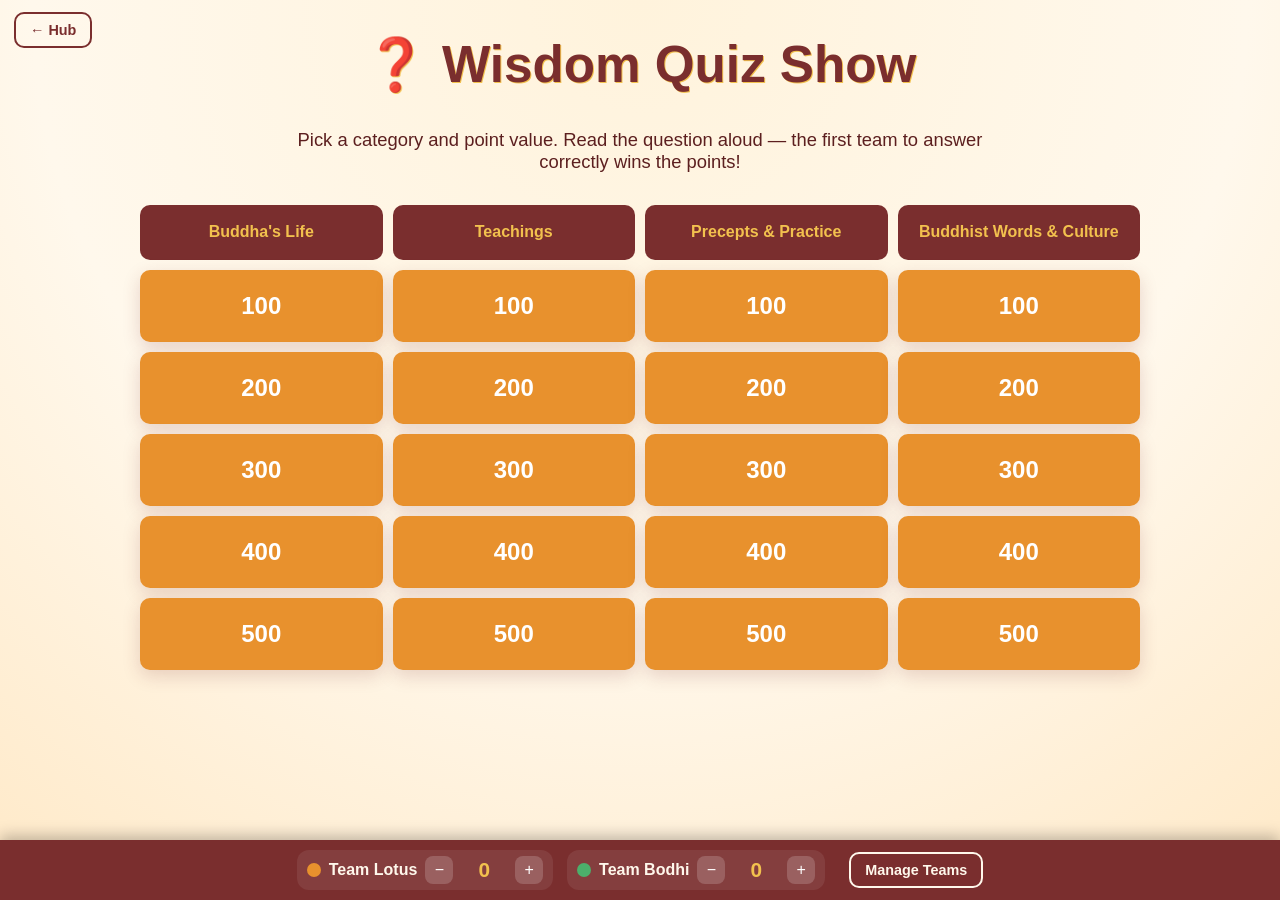
==== quiz.html @ 96e1d33b "Add offline browser-based Buddhism class game hub Five shared-screen games for a weekly 30-40min cla" ====
<!DOCTYPE html>
<html lang="en">
<head>
<meta charset="UTF-8" />
<meta name="viewport" content="width=device-width, initial-scale=1.0" />
<title>Wisdom Quiz Show</title>
<link rel="stylesheet" href="styles.css" />
<style>
  .board {
    display: grid;
    grid-template-columns: repeat(4, 1fr);
    gap: 10px;
    width: 100%;
    max-width: 1000px;
    margin-top: 10px;
  }
  .cat-header {
    background: var(--maroon);
    color: var(--gold);
    font-weight: 800;
    text-align: center;
    padding: 12px 6px;
    border-radius: 10px;
    font-size: 1rem;
    min-height: 3.4em;
    display: flex; align-items: center; justify-content: center;
  }
  .cell {
    background: var(--saffron);
    color: white;
    font-weight: 900;
    font-size: 1.5rem;
    text-align: center;
    padding: 22px 6px;
    border-radius: 10px;
    cursor: pointer;
    box-shadow: var(--shadow);
  }
  .cell:hover { background: var(--saffron-dark); transform: translateY(-2px); }
  .cell.used { background: #d8c9b3; color: #d8c9b3; cursor: default; box-shadow: none; }
  .cell.used:hover { transform: none; }

  .modal-overlay {
    display: none;
    position: fixed; inset: 0;
    background: rgba(58, 36, 22, 0.75);
    align-items: center; justify-content: center;
    z-index: 100;
    padding: 20px;
  }
  .modal-overlay.open { display: flex; }
  .modal {
    background: var(--cream);
    border-radius: var(--radius);
    padding: 34px;
    max-width: 720px;
    width: 100%;
    text-align: center;
    box-shadow: 0 10px 40px rgba(0,0,0,0.4);
  }
  .modal .pts { font-size: 1.1rem; color: var(--maroon-dark); font-weight: 700; margin-bottom: 6px; }
  .modal .question { font-size: 1.6rem; color: var(--ink); margin: 14px 0 20px; }
  .modal .answer { font-size: 1.3rem; color: var(--green-ok); font-weight: 700; min-height: 1.6em; margin-bottom: 20px; display:none; }
  .modal .answer.shown { display: block; }
  .award-row { display: flex; flex-wrap: wrap; gap: 10px; justify-content: center; margin-top: 10px; }
</style>
</head>
<body>
<div class="top-nav"><a href="index.html" class="btn ghost small">&larr; Hub</a></div>
<div class="page">
  <h1 class="title">❓ Wisdom Quiz Show</h1>
  <p class="subtitle">Pick a category and point value. Read the question aloud &mdash; the first team to answer correctly wins the points!</p>

  <div class="board" id="board"></div>
</div>

<div class="modal-overlay" id="modal-overlay">
  <div class="modal">
    <div class="pts" id="modal-pts"></div>
    <div class="question" id="modal-question"></div>
    <button class="btn" id="reveal-btn">Reveal Answer</button>
    <div class="answer" id="modal-answer"></div>
    <div class="award-row" id="award-row"></div>
    <div style="margin-top:18px;">
      <button class="btn ghost" id="close-btn">Close</button>
    </div>
  </div>
</div>

<script src="data/quiz-data.js"></script>
<script src="js/scoreboard.js"></script>
<script src="js/quiz.js"></script>
</body>
</html>
---- styles.css ----
:root {
  --saffron: #e8912d;
  --saffron-dark: #c96f14;
  --maroon: #7a2e2e;
  --maroon-dark: #5c1f1f;
  --gold: #f2c14e;
  --cream: #fff8ec;
  --ink: #3a2416;
  --green-ok: #4caf6b;
  --red-no: #d9534f;
  --panel: #ffffff;
  --shadow: 0 6px 18px rgba(122, 46, 46, 0.18);
  --radius: 18px;
}

* { box-sizing: border-box; }

html, body {
  margin: 0;
  padding: 0;
  height: 100%;
  font-family: "Trebuchet MS", "Segoe UI", Verdana, Arial, sans-serif;
  background: radial-gradient(circle at top, #fff3dc 0%, var(--cream) 55%, #ffe9c7 100%);
  color: var(--ink);
}

.page {
  min-height: 100vh;
  display: flex;
  flex-direction: column;
  align-items: center;
  padding: 20px 24px 90px;
}

h1, h2, h3 { margin: 0.3em 0; }

h1.title {
  font-size: clamp(2rem, 4vw, 3.2rem);
  color: var(--maroon);
  text-align: center;
  text-shadow: 1px 1px 0 var(--gold);
}

.subtitle {
  color: var(--maroon-dark);
  font-size: 1.15rem;
  text-align: center;
  max-width: 700px;
  margin-bottom: 1.2em;
}

a { text-decoration: none; color: inherit; }

.btn {
  display: inline-block;
  font-size: 1.1rem;
  font-weight: 700;
  padding: 14px 26px;
  border: none;
  border-radius: 14px;
  background: var(--saffron);
  color: white;
  cursor: pointer;
  box-shadow: var(--shadow);
  transition: transform 0.12s ease, background 0.12s ease;
}
.btn:hover { transform: translateY(-2px); background: var(--saffron-dark); }
.btn:active { transform: translateY(0); }
.btn.secondary { background: var(--maroon); }
.btn.secondary:hover { background: var(--maroon-dark); }
.btn.ghost {
  background: transparent;
  color: var(--maroon);
  border: 2px solid var(--maroon);
  box-shadow: none;
}
.btn.small { font-size: 0.9rem; padding: 8px 14px; border-radius: 10px; }
.btn:disabled { opacity: 0.45; cursor: not-allowed; transform: none; }

.game-grid {
  display: grid;
  grid-template-columns: repeat(auto-fit, minmax(230px, 1fr));
  gap: 22px;
  width: 100%;
  max-width: 1000px;
  margin-top: 10px;
}

.game-card {
  background: var(--panel);
  border-radius: var(--radius);
  box-shadow: var(--shadow);
  padding: 24px 20px;
  text-align: center;
  border: 3px solid transparent;
  transition: transform 0.15s ease, border-color 0.15s ease;
}
.game-card:hover { transform: translateY(-4px); border-color: var(--gold); }
.game-card .icon { font-size: 2.6rem; margin-bottom: 6px; }
.game-card h3 { color: var(--maroon); }
.game-card p { font-size: 0.92rem; color: #5a4a3c; min-height: 2.6em; }

.panel {
  background: var(--panel);
  border-radius: var(--radius);
  box-shadow: var(--shadow);
  padding: 24px;
  width: 100%;
  max-width: 1000px;
}

/* Scoreboard bar */
#scoreboard-bar {
  position: fixed;
  bottom: 0;
  left: 0;
  right: 0;
  background: var(--maroon);
  color: var(--cream);
  display: flex;
  align-items: center;
  justify-content: center;
  gap: 14px;
  flex-wrap: wrap;
  padding: 10px 14px;
  box-shadow: 0 -4px 14px rgba(0,0,0,0.25);
  z-index: 50;
}
#scoreboard-bar .sb-team {
  display: flex;
  align-items: center;
  gap: 8px;
  background: rgba(255,255,255,0.08);
  border-radius: 12px;
  padding: 6px 10px;
}
#scoreboard-bar .sb-dot { width: 14px; height: 14px; border-radius: 50%; flex: none; }
#scoreboard-bar .sb-name { font-weight: 700; min-width: 60px; }
#scoreboard-bar .sb-score { font-size: 1.3rem; font-weight: 800; color: var(--gold); min-width: 2.2em; text-align: center; }
#scoreboard-bar button.sb-adj {
  background: rgba(255,255,255,0.18);
  border: none;
  color: white;
  width: 28px;
  height: 28px;
  border-radius: 8px;
  font-size: 1rem;
  cursor: pointer;
  line-height: 1;
}
#scoreboard-bar button.sb-adj:hover { background: rgba(255,255,255,0.32); }
#scoreboard-bar .sb-manage { margin-left: 10px; }

.top-nav {
  position: fixed;
  top: 12px;
  left: 14px;
  z-index: 60;
}

.flash-correct { animation: flashGreen 0.6s ease; }
.flash-wrong { animation: flashRed 0.6s ease; }
@keyframes flashGreen { 0% { background: var(--green-ok); } 100% { background: inherit; } }
@keyframes flashRed { 0% { background: var(--red-no); } 100% { background: inherit; } }

.pill {
  display: inline-block;
  background: var(--gold);
  color: var(--maroon-dark);
  font-weight: 700;
  padding: 4px 12px;
  border-radius: 999px;
  font-size: 0.85rem;
}

footer.hint {
  margin-top: 18px;
  font-size: 0.85rem;
  color: #8a7562;
  text-align: center;
}
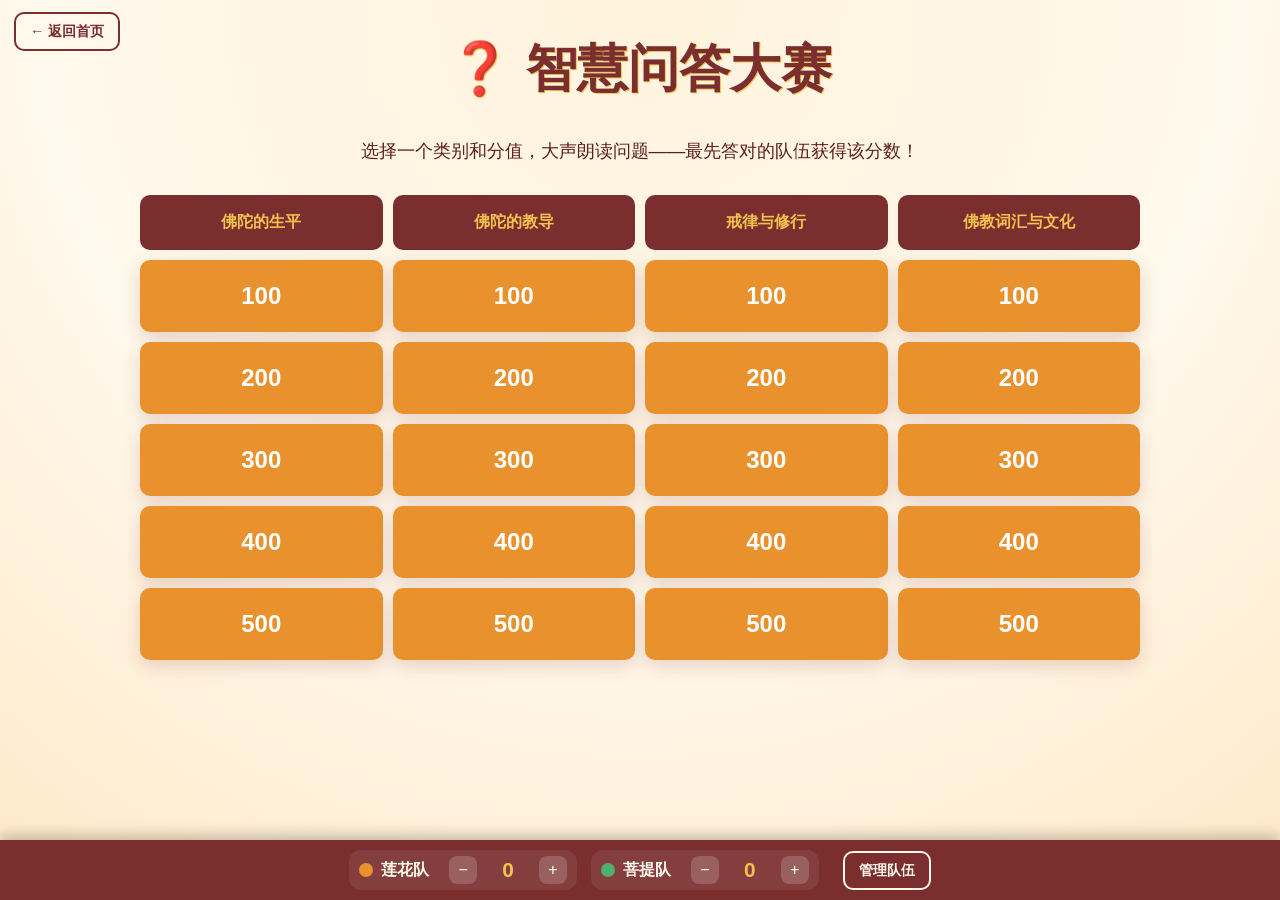
==== commit 3d533e70: "Translate Buddhism class game hub into Simplified Chinese Ports all five games (quiz, true/false, ti" ====
--- a/quiz.html
+++ b/quiz.html
@@ -1,9 +1,9 @@
 <!DOCTYPE html>
-<html lang="en">
+<html lang="zh-CN">
 <head>
 <meta charset="UTF-8" />
 <meta name="viewport" content="width=device-width, initial-scale=1.0" />
-<title>Wisdom Quiz Show</title>
+<title>智慧问答大赛</title>
 <link rel="stylesheet" href="styles.css" />
 <style>
   .board {
@@ -66,10 +66,10 @@
 </style>
 </head>
 <body>
-<div class="top-nav"><a href="index.html" class="btn ghost small">&larr; Hub</a></div>
+<div class="top-nav"><a href="index.html" class="btn ghost small">&larr; 返回首页</a></div>
 <div class="page">
-  <h1 class="title">❓ Wisdom Quiz Show</h1>
-  <p class="subtitle">Pick a category and point value. Read the question aloud &mdash; the first team to answer correctly wins the points!</p>
+  <h1 class="title">❓ 智慧问答大赛</h1>
+  <p class="subtitle">选择一个类别和分值，大声朗读问题——最先答对的队伍获得该分数！</p>
 
   <div class="board" id="board"></div>
 </div>
@@ -78,11 +78,11 @@
   <div class="modal">
     <div class="pts" id="modal-pts"></div>
     <div class="question" id="modal-question"></div>
-    <button class="btn" id="reveal-btn">Reveal Answer</button>
+    <button class="btn" id="reveal-btn">显示答案</button>
     <div class="answer" id="modal-answer"></div>
     <div class="award-row" id="award-row"></div>
     <div style="margin-top:18px;">
-      <button class="btn ghost" id="close-btn">Close</button>
+      <button class="btn ghost" id="close-btn">关闭</button>
     </div>
   </div>
 </div>
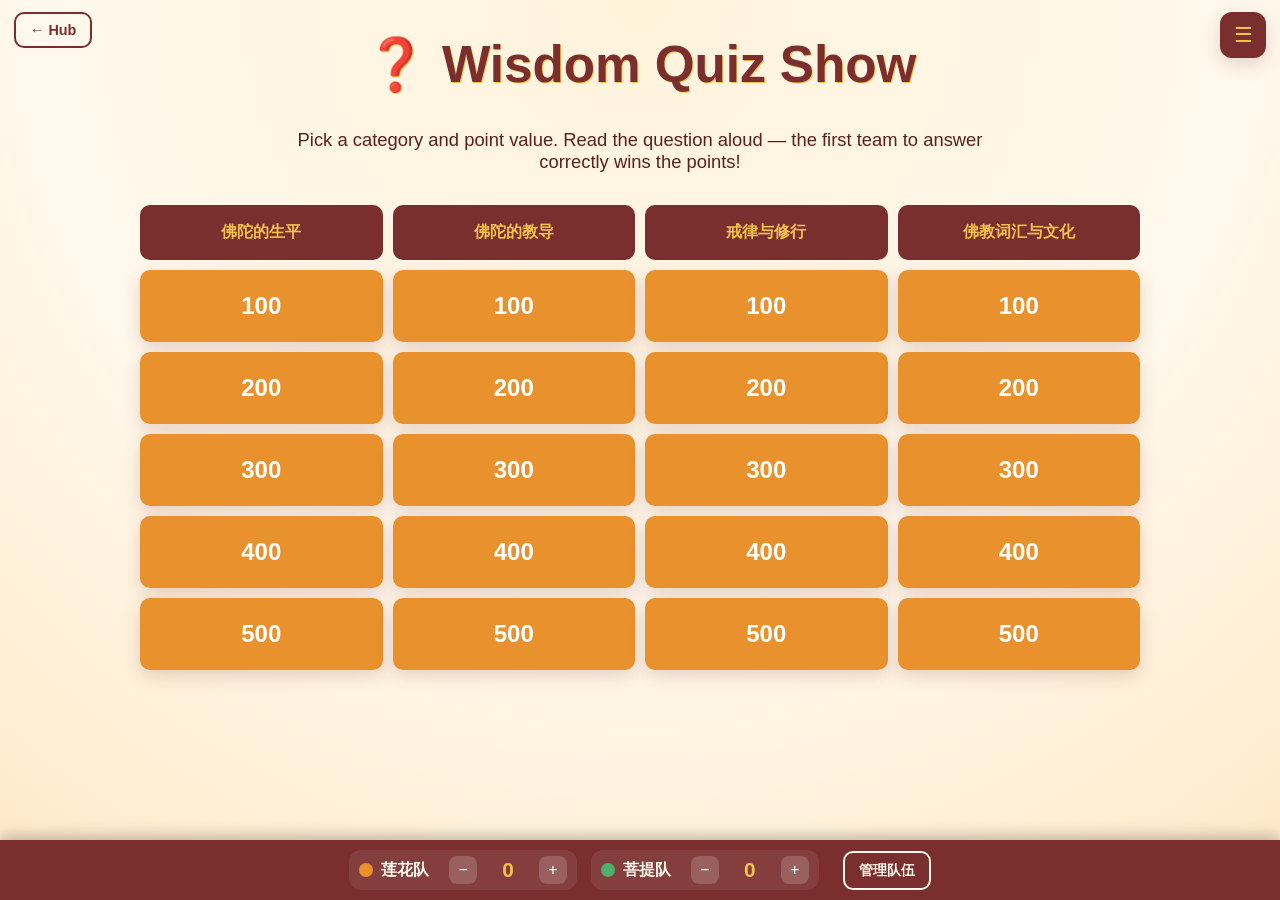
==== commit df4011ca: "Add persistent save state and an in-game menu to every game Progress now survives closing the tab or" ====
--- a/quiz.html
+++ b/quiz.html
@@ -1,9 +1,9 @@
 <!DOCTYPE html>
-<html lang="zh-CN">
+<html lang="en">
 <head>
 <meta charset="UTF-8" />
 <meta name="viewport" content="width=device-width, initial-scale=1.0" />
-<title>智慧问答大赛</title>
+<title>Wisdom Quiz Show</title>
 <link rel="stylesheet" href="styles.css" />
 <style>
   .board {
@@ -66,10 +66,10 @@
 </style>
 </head>
 <body>
-<div class="top-nav"><a href="index.html" class="btn ghost small">&larr; 返回首页</a></div>
+<div class="top-nav"><a href="index.html" class="btn ghost small">&larr; Hub</a></div>
 <div class="page">
-  <h1 class="title">❓ 智慧问答大赛</h1>
-  <p class="subtitle">选择一个类别和分值，大声朗读问题——最先答对的队伍获得该分数！</p>
+  <h1 class="title">❓ Wisdom Quiz Show</h1>
+  <p class="subtitle">Pick a category and point value. Read the question aloud &mdash; the first team to answer correctly wins the points!</p>
 
   <div class="board" id="board"></div>
 </div>
@@ -78,17 +78,19 @@
   <div class="modal">
     <div class="pts" id="modal-pts"></div>
     <div class="question" id="modal-question"></div>
-    <button class="btn" id="reveal-btn">显示答案</button>
+    <button class="btn" id="reveal-btn">Reveal Answer</button>
     <div class="answer" id="modal-answer"></div>
     <div class="award-row" id="award-row"></div>
     <div style="margin-top:18px;">
-      <button class="btn ghost" id="close-btn">关闭</button>
+      <button class="btn ghost" id="close-btn">Close</button>
     </div>
   </div>
 </div>
 
 <script src="data/quiz-data.js"></script>
 <script src="js/scoreboard.js"></script>
+<script src="js/gamestate.js"></script>
+<script src="js/menu.js"></script>
 <script src="js/quiz.js"></script>
 </body>
 </html>
--- a/styles.css
+++ b/styles.css
@@ -156,6 +156,94 @@
   top: 12px;
   left: 14px;
   z-index: 60;
+  display: flex;
+  gap: 8px;
+}
+
+/* Game menu (hamburger) */
+.menu-btn {
+  position: fixed;
+  top: 12px;
+  right: 14px;
+  z-index: 60;
+  width: 46px;
+  height: 46px;
+  border-radius: 12px;
+  border: none;
+  background: var(--maroon);
+  color: var(--gold);
+  font-size: 1.3rem;
+  cursor: pointer;
+  box-shadow: var(--shadow);
+}
+.menu-btn:hover { background: var(--maroon-dark); }
+
+.menu-overlay {
+  display: none;
+  position: fixed; inset: 0;
+  background: rgba(58, 36, 22, 0.75);
+  align-items: center; justify-content: center;
+  z-index: 200;
+  padding: 20px;
+}
+.menu-overlay.open { display: flex; }
+.menu-panel {
+  background: var(--cream);
+  border-radius: var(--radius);
+  padding: 26px;
+  max-width: 380px;
+  width: 100%;
+  box-shadow: 0 10px 40px rgba(0,0,0,0.4);
+}
+.menu-panel h2 {
+  color: var(--maroon);
+  text-align: center;
+  margin-bottom: 14px;
+}
+.menu-panel .menu-btn-list {
+  display: flex;
+  flex-direction: column;
+  gap: 10px;
+}
+.menu-panel .menu-btn-list .btn {
+  width: 100%;
+  text-align: center;
+}
+.menu-panel .menu-note {
+  font-size: 0.8rem;
+  color: #8a7562;
+  text-align: center;
+  margin-top: 12px;
+}
+.menu-panel hr {
+  border: none;
+  border-top: 1px solid #e8c98a;
+  margin: 14px 0;
+}
+
+/* Hub progress badges */
+.game-card { position: relative; }
+.progress-badge {
+  position: absolute;
+  top: -10px;
+  right: -10px;
+  font-size: 0.72rem;
+  font-weight: 800;
+  padding: 4px 10px;
+  border-radius: 999px;
+  box-shadow: var(--shadow);
+  color: white;
+}
+.progress-badge.not-started { background: #b8a48c; }
+.progress-badge.in-progress { background: var(--saffron); }
+.progress-badge.completed { background: var(--green-ok); }
+
+.hub-toolbar {
+  display: flex;
+  gap: 12px;
+  flex-wrap: wrap;
+  justify-content: center;
+  margin: 6px 0 4px;
 }
 
 .flash-correct { animation: flashGreen 0.6s ease; }
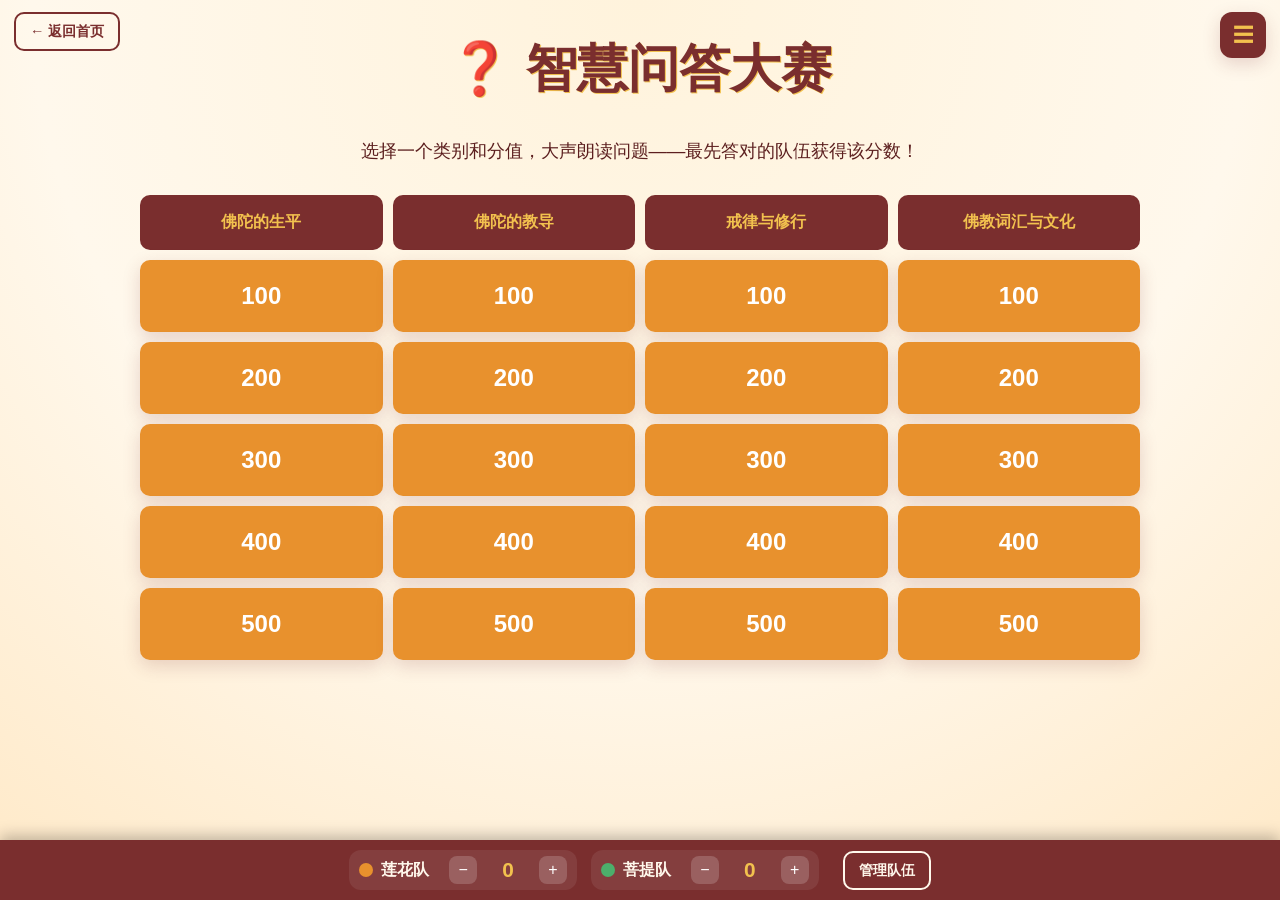
==== commit 67cd807d: "Add persistent save state and an in-game menu (Simplified Chinese) Ports the same save/menu feature " ====
--- a/quiz.html
+++ b/quiz.html
@@ -1,9 +1,9 @@
 <!DOCTYPE html>
-<html lang="en">
+<html lang="zh-CN">
 <head>
 <meta charset="UTF-8" />
 <meta name="viewport" content="width=device-width, initial-scale=1.0" />
-<title>Wisdom Quiz Show</title>
+<title>智慧问答大赛</title>
 <link rel="stylesheet" href="styles.css" />
 <style>
   .board {
@@ -66,10 +66,10 @@
 </style>
 </head>
 <body>
-<div class="top-nav"><a href="index.html" class="btn ghost small">&larr; Hub</a></div>
+<div class="top-nav"><a href="index.html" class="btn ghost small">&larr; 返回首页</a></div>
 <div class="page">
-  <h1 class="title">❓ Wisdom Quiz Show</h1>
-  <p class="subtitle">Pick a category and point value. Read the question aloud &mdash; the first team to answer correctly wins the points!</p>
+  <h1 class="title">❓ 智慧问答大赛</h1>
+  <p class="subtitle">选择一个类别和分值，大声朗读问题——最先答对的队伍获得该分数！</p>
 
   <div class="board" id="board"></div>
 </div>
@@ -78,11 +78,11 @@
   <div class="modal">
     <div class="pts" id="modal-pts"></div>
     <div class="question" id="modal-question"></div>
-    <button class="btn" id="reveal-btn">Reveal Answer</button>
+    <button class="btn" id="reveal-btn">显示答案</button>
     <div class="answer" id="modal-answer"></div>
     <div class="award-row" id="award-row"></div>
     <div style="margin-top:18px;">
-      <button class="btn ghost" id="close-btn">Close</button>
+      <button class="btn ghost" id="close-btn">关闭</button>
     </div>
   </div>
 </div>
--- a/styles.css
+++ b/styles.css
@@ -245,25 +245,3 @@
   justify-content: center;
   margin: 6px 0 4px;
 }
-
-.flash-correct { animation: flashGreen 0.6s ease; }
-.flash-wrong { animation: flashRed 0.6s ease; }
-@keyframes flashGreen { 0% { background: var(--green-ok); } 100% { background: inherit; } }
-@keyframes flashRed { 0% { background: var(--red-no); } 100% { background: inherit; } }
-
-.pill {
-  display: inline-block;
-  background: var(--gold);
-  color: var(--maroon-dark);
-  font-weight: 700;
-  padding: 4px 12px;
-  border-radius: 999px;
-  font-size: 0.85rem;
-}
-
-footer.hint {
-  margin-top: 18px;
-  font-size: 0.85rem;
-  color: #8a7562;
-  text-align: center;
-}
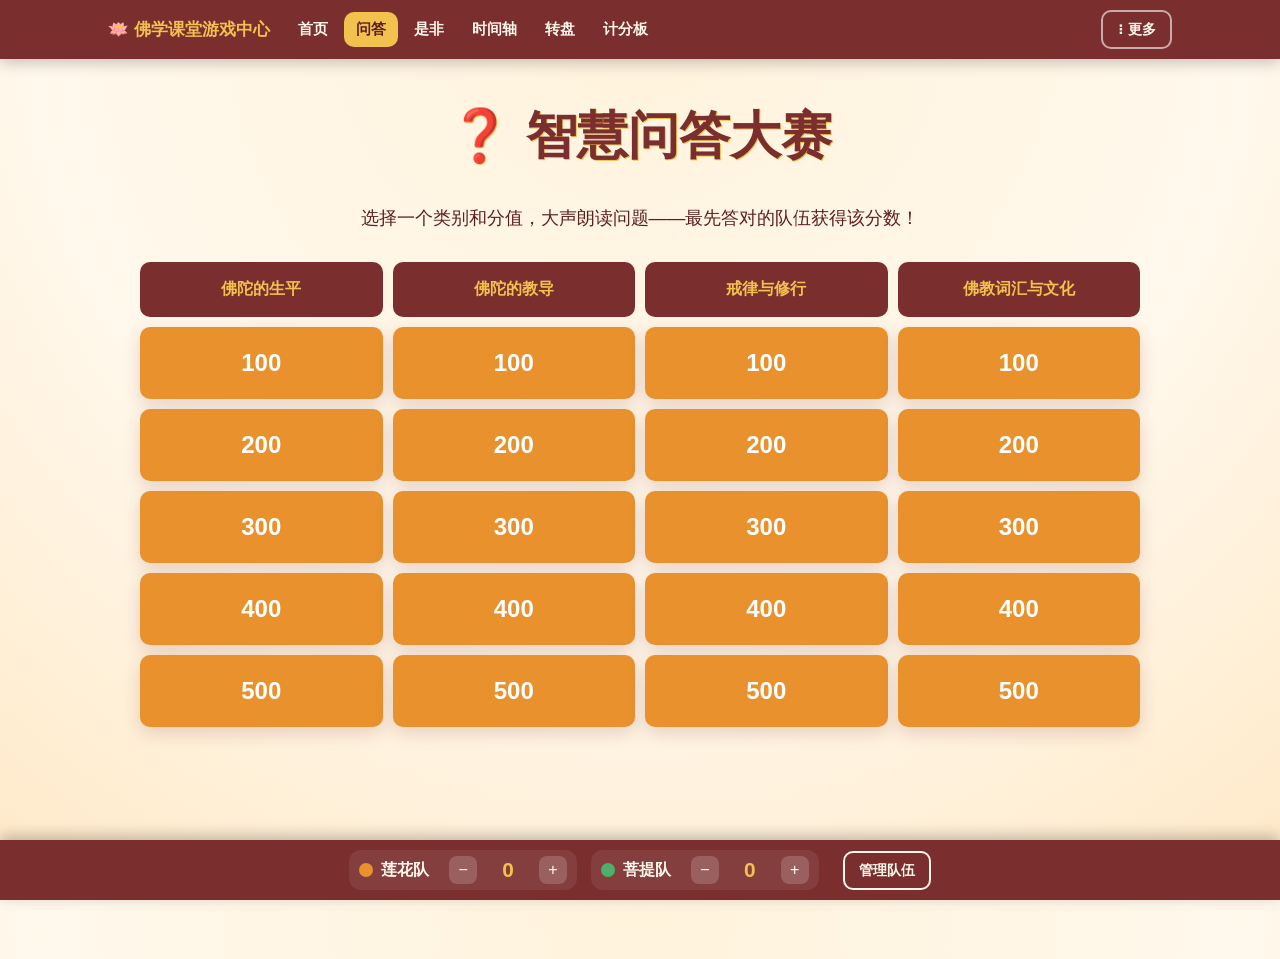
==== commit 33d735df: "Add persistent save/load and a unified navigation menu - All game progress (quiz used cells, true/fa" ====
--- a/quiz.html
+++ b/quiz.html
@@ -65,8 +65,8 @@
   .award-row { display: flex; flex-wrap: wrap; gap: 10px; justify-content: center; margin-top: 10px; }
 </style>
 </head>
-<body>
-<div class="top-nav"><a href="index.html" class="btn ghost small">&larr; 返回首页</a></div>
+<body data-page="quiz">
+<div id="site-nav"></div>
 <div class="page">
   <h1 class="title">❓ 智慧问答大赛</h1>
   <p class="subtitle">选择一个类别和分值，大声朗读问题——最先答对的队伍获得该分数！</p>
@@ -89,8 +89,8 @@
 
 <script src="data/quiz-data.js"></script>
 <script src="js/scoreboard.js"></script>
-<script src="js/gamestate.js"></script>
-<script src="js/menu.js"></script>
+<script src="js/save.js"></script>
+<script src="js/nav.js"></script>
 <script src="js/quiz.js"></script>
 </body>
 </html>
--- a/styles.css
+++ b/styles.css
@@ -29,7 +29,7 @@
   display: flex;
   flex-direction: column;
   align-items: center;
-  padding: 20px 24px 90px;
+  padding: 28px 24px 90px;
 }
 
 h1, h2, h3 { margin: 0.3em 0; }
@@ -151,97 +151,139 @@
 #scoreboard-bar button.sb-adj:hover { background: rgba(255,255,255,0.32); }
 #scoreboard-bar .sb-manage { margin-left: 10px; }
 
-.top-nav {
-  position: fixed;
-  top: 12px;
-  left: 14px;
-  z-index: 60;
-  display: flex;
+/* Top site navigation */
+.site-nav {
+  position: sticky;
+  top: 0;
+  z-index: 80;
+  background: var(--maroon);
+  box-shadow: 0 4px 14px rgba(0, 0, 0, 0.22);
+}
+.site-nav-inner {
+  max-width: 1100px;
+  margin: 0 auto;
+  display: flex;
+  align-items: center;
+  gap: 16px;
+  padding: 10px 18px;
+  flex-wrap: wrap;
+}
+.site-nav .brand {
+  font-weight: 800;
+  font-size: 1.05rem;
+  color: var(--gold);
+  white-space: nowrap;
+}
+.nav-links {
+  display: flex;
+  gap: 4px;
+  flex: 1;
+  flex-wrap: wrap;
+}
+.nav-links a {
+  color: var(--cream);
+  padding: 8px 12px;
+  border-radius: 10px;
+  font-weight: 600;
+  font-size: 0.92rem;
+  transition: background 0.15s ease;
+}
+.nav-links a:hover { background: rgba(255, 255, 255, 0.14); }
+.nav-links a.active { background: var(--gold); color: var(--maroon-dark); }
+.nav-toggle {
+  display: none;
+  background: none;
+  border: none;
+  color: var(--cream);
+  font-size: 1.4rem;
+  cursor: pointer;
+  padding: 4px 8px;
+}
+.nav-menu { position: relative; margin-left: auto; }
+.nav-menu .btn.ghost { color: var(--cream); border-color: rgba(255, 255, 255, 0.6); }
+.nav-menu .btn.ghost:hover { background: rgba(255, 255, 255, 0.12); }
+.nav-menu-dropdown {
+  display: none;
+  flex-direction: column;
+  gap: 3px;
+  position: absolute;
+  right: 0;
+  top: calc(100% + 8px);
+  background: var(--panel);
+  border-radius: 12px;
+  box-shadow: var(--shadow);
+  padding: 8px;
+  min-width: 230px;
+  z-index: 90;
+}
+.nav-menu-dropdown.open { display: flex; }
+.nav-menu-dropdown button {
+  background: none;
+  border: none;
+  text-align: left;
+  padding: 10px 12px;
+  border-radius: 8px;
+  font-size: 0.92rem;
+  font-family: inherit;
+  color: var(--ink);
+  cursor: pointer;
+}
+.nav-menu-dropdown button:hover { background: #fff3dc; }
+.nav-menu-dropdown button.danger { color: var(--red-no); font-weight: 700; }
+.nav-menu-dropdown button.danger:hover { background: #fdeceb; }
+
+@media (max-width: 720px) {
+  .nav-toggle { display: block; }
+  .nav-links {
+    display: none;
+    width: 100%;
+    flex-direction: column;
+    order: 3;
+  }
+  .nav-links.open { display: flex; }
+}
+
+/* Team standings preview on dashboard */
+.standings-preview {
+  display: flex;
+  gap: 12px;
+  flex-wrap: wrap;
+  justify-content: center;
+  margin: 0 0 26px;
+}
+.standing-chip {
+  display: flex;
+  align-items: center;
   gap: 8px;
-}
-
-/* Game menu (hamburger) */
-.menu-btn {
-  position: fixed;
-  top: 12px;
-  right: 14px;
-  z-index: 60;
-  width: 46px;
-  height: 46px;
-  border-radius: 12px;
-  border: none;
-  background: var(--maroon);
-  color: var(--gold);
-  font-size: 1.3rem;
-  cursor: pointer;
-  box-shadow: var(--shadow);
-}
-.menu-btn:hover { background: var(--maroon-dark); }
-
-.menu-overlay {
-  display: none;
-  position: fixed; inset: 0;
-  background: rgba(58, 36, 22, 0.75);
-  align-items: center; justify-content: center;
-  z-index: 200;
-  padding: 20px;
-}
-.menu-overlay.open { display: flex; }
-.menu-panel {
-  background: var(--cream);
-  border-radius: var(--radius);
-  padding: 26px;
-  max-width: 380px;
-  width: 100%;
-  box-shadow: 0 10px 40px rgba(0,0,0,0.4);
-}
-.menu-panel h2 {
+  background: var(--panel);
+  border-radius: 999px;
+  padding: 8px 16px;
+  box-shadow: var(--shadow);
+  font-weight: 700;
   color: var(--maroon);
-  text-align: center;
-  margin-bottom: 14px;
-}
-.menu-panel .menu-btn-list {
-  display: flex;
-  flex-direction: column;
-  gap: 10px;
-}
-.menu-panel .menu-btn-list .btn {
-  width: 100%;
-  text-align: center;
-}
-.menu-panel .menu-note {
-  font-size: 0.8rem;
+}
+.standing-chip .dot { width: 12px; height: 12px; border-radius: 50%; flex: none; }
+.standing-chip .rank { color: var(--saffron-dark); }
+.standing-chip .score { color: var(--maroon-dark); }
+
+.flash-correct { animation: flashGreen 0.6s ease; }
+.flash-wrong { animation: flashRed 0.6s ease; }
+@keyframes flashGreen { 0% { background: var(--green-ok); } 100% { background: inherit; } }
+@keyframes flashRed { 0% { background: var(--red-no); } 100% { background: inherit; } }
+
+.pill {
+  display: inline-block;
+  background: var(--gold);
+  color: var(--maroon-dark);
+  font-weight: 700;
+  padding: 4px 12px;
+  border-radius: 999px;
+  font-size: 0.85rem;
+}
+
+footer.hint {
+  margin-top: 18px;
+  font-size: 0.85rem;
   color: #8a7562;
   text-align: center;
-  margin-top: 12px;
-}
-.menu-panel hr {
-  border: none;
-  border-top: 1px solid #e8c98a;
-  margin: 14px 0;
-}
-
-/* Hub progress badges */
-.game-card { position: relative; }
-.progress-badge {
-  position: absolute;
-  top: -10px;
-  right: -10px;
-  font-size: 0.72rem;
-  font-weight: 800;
-  padding: 4px 10px;
-  border-radius: 999px;
-  box-shadow: var(--shadow);
-  color: white;
-}
-.progress-badge.not-started { background: #b8a48c; }
-.progress-badge.in-progress { background: var(--saffron); }
-.progress-badge.completed { background: var(--green-ok); }
-
-.hub-toolbar {
-  display: flex;
-  gap: 12px;
-  flex-wrap: wrap;
-  justify-content: center;
-  margin: 6px 0 4px;
-}
+}
